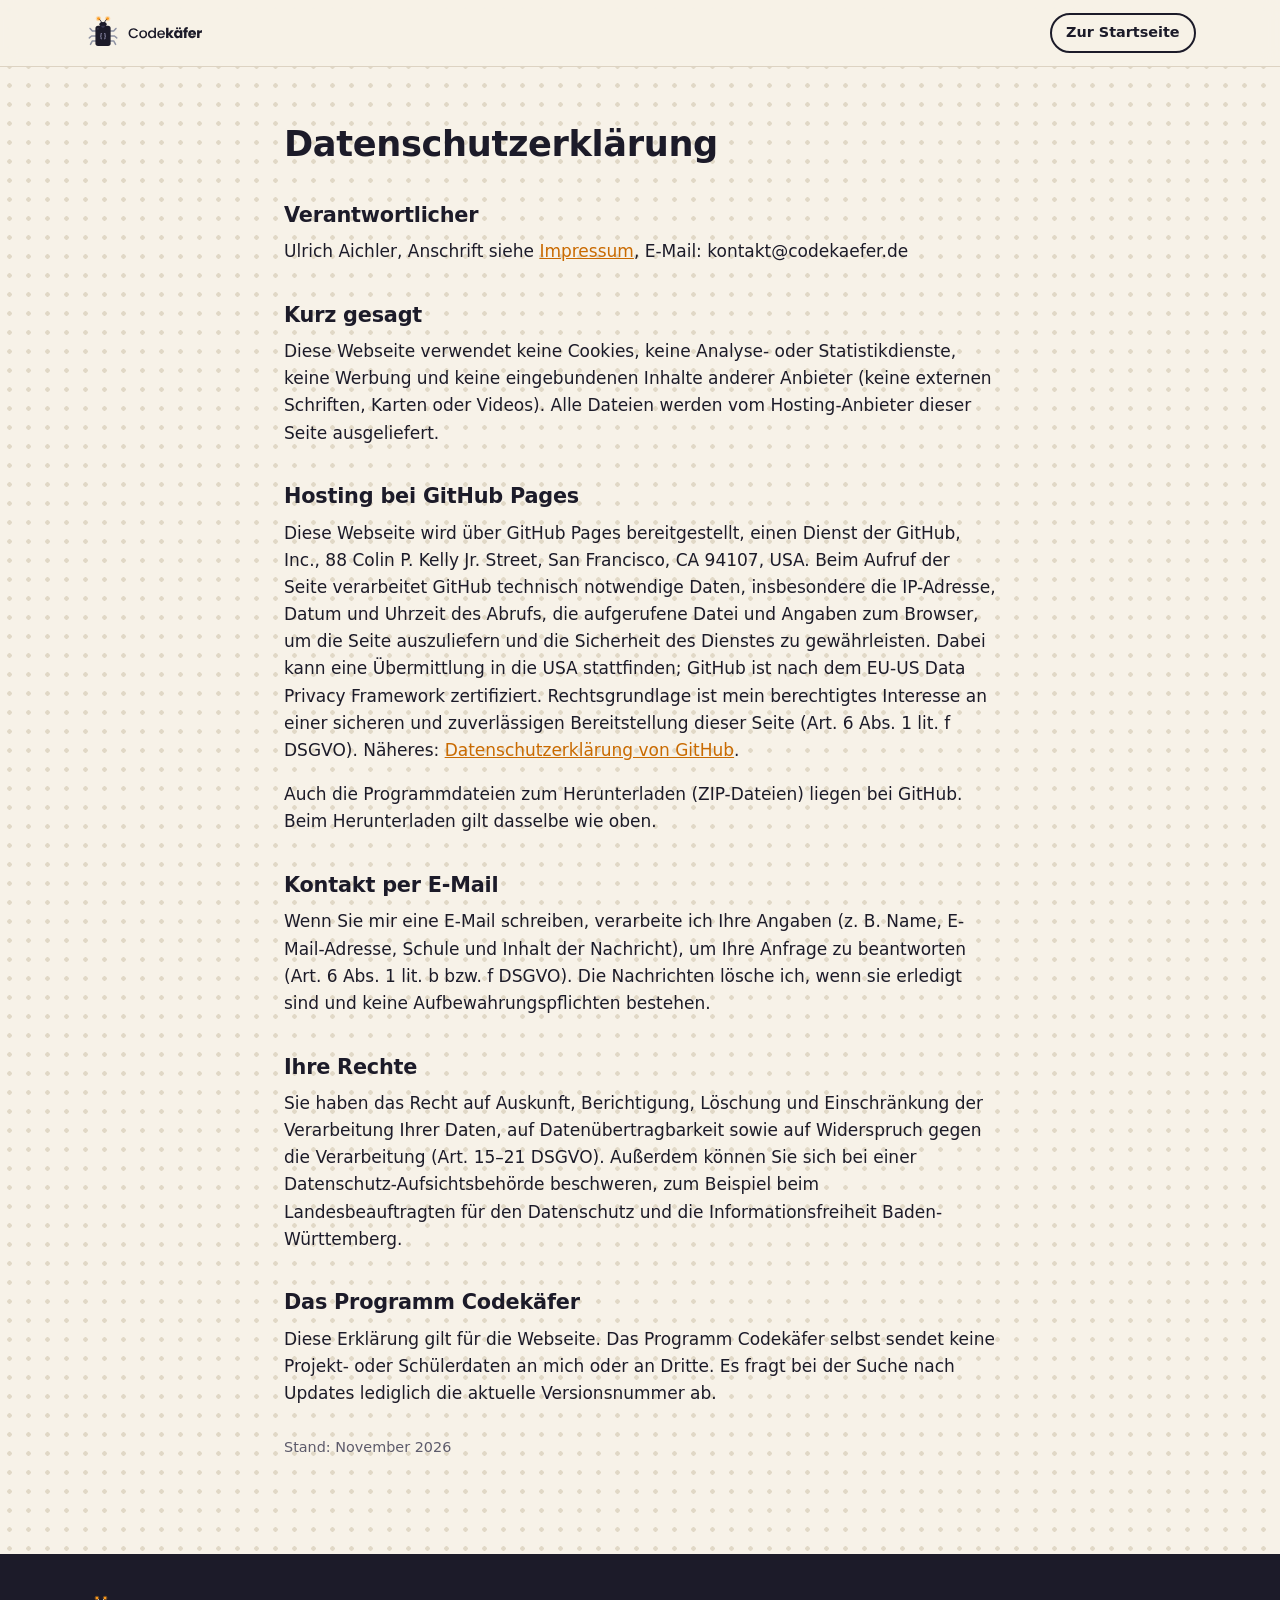
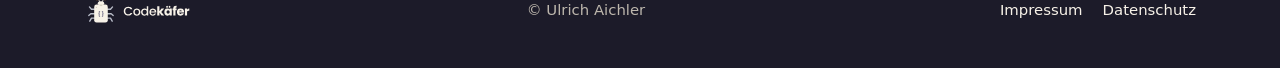
==== datenschutz.html @ 05fdea38 "Schritte mit Bildern, Simulation als Video, Downloads nach Installationsdateien, Skript und Broschür" ====
<!doctype html>
<html lang="de">
<head>
<meta charset="utf-8">
<meta name="viewport" content="width=device-width, initial-scale=1">
<title>Datenschutz – Codekäfer</title>
<meta name="robots" content="noindex">
<link rel="icon" href="img/favicon.svg" type="image/svg+xml">
<link rel="stylesheet" href="css/stil.css?v=5">
</head>
<body>
<header class="kopf"><div class="wrap"><a class="logo" href="index.html"><img src="img/codekaefer-logo.svg" alt="Codekäfer" width="122" height="38"></a><nav><a class="knopf klein rand" href="index.html">Zur Startseite</a></nav></div></header>
<main class="text">
<h1>Datenschutzerklärung</h1>

<h2>Verantwortlicher</h2>
<p>Ulrich Aichler, Anschrift siehe <a href="impressum.html">Impressum</a>, E-Mail: kontakt@codekaefer.de</p>

<h2>Kurz gesagt</h2>
<p>Diese Webseite verwendet keine Cookies, keine Analyse- oder Statistikdienste, keine Werbung und keine eingebundenen Inhalte anderer Anbieter (keine externen Schriften, Karten oder Videos). Alle Dateien werden vom Hosting-Anbieter dieser Seite ausgeliefert.</p>

<h2>Hosting bei GitHub Pages</h2>
<p>Diese Webseite wird über GitHub Pages bereitgestellt, einen Dienst der GitHub, Inc., 88 Colin P. Kelly Jr. Street, San Francisco, CA 94107, USA. Beim Aufruf der Seite verarbeitet GitHub technisch notwendige Daten, insbesondere die IP-Adresse, Datum und Uhrzeit des Abrufs, die aufgerufene Datei und Angaben zum Browser, um die Seite auszuliefern und die Sicherheit des Dienstes zu gewährleisten. Dabei kann eine Übermittlung in die USA stattfinden; GitHub ist nach dem EU-US Data Privacy Framework zertifiziert. Rechtsgrundlage ist mein berechtigtes Interesse an einer sicheren und zuverlässigen Bereitstellung dieser Seite (Art. 6 Abs. 1 lit. f DSGVO). Näheres: <a href="https://docs.github.com/de/site-policy/privacy-policies/github-general-privacy-statement">Datenschutzerklärung von GitHub</a>.</p>
<p>Auch die Programmdateien zum Herunterladen (ZIP-Dateien) liegen bei GitHub. Beim Herunterladen gilt dasselbe wie oben.</p>

<h2>Kontakt per E-Mail</h2>
<p>Wenn Sie mir eine E-Mail schreiben, verarbeite ich Ihre Angaben (z. B. Name, E-Mail-Adresse, Schule und Inhalt der Nachricht), um Ihre Anfrage zu beantworten (Art. 6 Abs. 1 lit. b bzw. f DSGVO). Die Nachrichten lösche ich, wenn sie erledigt sind und keine Aufbewahrungspflichten bestehen.</p>

<h2>Ihre Rechte</h2>
<p>Sie haben das Recht auf Auskunft, Berichtigung, Löschung und Einschränkung der Verarbeitung Ihrer Daten, auf Datenübertragbarkeit sowie auf Widerspruch gegen die Verarbeitung (Art. 15–21 DSGVO). Außerdem können Sie sich bei einer Datenschutz-Aufsichtsbehörde beschweren, zum Beispiel beim Landesbeauftragten für den Datenschutz und die Informationsfreiheit Baden-Württemberg.</p>

<h2>Das Programm Codekäfer</h2>
<p>Diese Erklärung gilt für die Webseite. Das Programm Codekäfer selbst sendet keine Projekt- oder Schülerdaten an mich oder an Dritte. Es fragt bei der Suche nach Updates lediglich die aktuelle Versionsnummer ab.</p>

<p style="color:var(--grau);font-size:.9rem;margin-top:2em">Stand: November 2026</p>
</main>
<footer class="fuss"><div class="wrap"><img src="img/codekaefer-logo-dunkel.svg" alt="Codekäfer" width="110" height="34"><span>© Ulrich Aichler</span><span><a href="impressum.html">Impressum</a><a href="datenschutz.html">Datenschutz</a></span></div></footer>
</body>
</html>
---- css/stil.css ----
/* Codekäfer – Webseite. Farben aus dem Logo, nur Systemschriften (keine externen Quellen). */
:root {
  --tinte: #1c1b29;
  --tinte-2: #2b2a3d;
  --creme: #f7f2e8;
  --creme-2: #efe7d8;
  --led: #ff9a1a;
  --led-dunkel: #c96a00;
  --grau: #5d5b6b;
  --linie: #ddd3c2;
  --weiss: #fffdf9;
  --gruen: #1f8a5b;
  --blau: #3b6fe0;
  --radius: 14px;
  --max: 1160px;
  --schrift: "Segoe UI", system-ui, -apple-system, "Helvetica Neue", Arial, sans-serif;
}
* { box-sizing: border-box; }
html { scroll-behavior: smooth; scroll-padding-top: 76px; }
body { margin: 0; font: 17px/1.6 var(--schrift); color: var(--tinte); background-color: var(--creme); background-image: radial-gradient(rgba(217,207,187,.75) 2.1px, transparent 2.4px); background-size: 19px 19px; -webkit-font-smoothing: antialiased; }
img { max-width: 100%; height: auto; display: block; }
a { color: var(--led-dunkel); }
a:hover { color: var(--tinte); }
h1, h2, h3 { line-height: 1.2; margin: 0 0 .5em; letter-spacing: -.01em; }
h1 { font-size: clamp(2rem, 4.4vw, 3.3rem); font-weight: 750; }
h2 { font-size: clamp(1.6rem, 3vw, 2.3rem); font-weight: 720; }
h3 { font-size: 1.18rem; font-weight: 680; }
p { margin: 0 0 1em; }
.wrap { max-width: var(--max); margin: 0 auto; padding: 0 24px; }
.mark { background: linear-gradient(transparent 62%, rgba(255,154,26,.45) 62%); padding: 0 .1em; }
.kicker { display: inline-block; font-size: .8rem; font-weight: 700; letter-spacing: .12em; text-transform: uppercase; color: var(--led-dunkel); margin-bottom: .8em; }

/* Kopf */
header.kopf { position: sticky; top: 0; z-index: 10; background: rgba(247,242,232,.92); backdrop-filter: blur(8px); border-bottom: 1px solid var(--linie); }
.kopf .wrap { display: flex; align-items: center; justify-content: space-between; height: 66px; gap: 16px; }
.kopf .logo img { height: 38px; width: auto; }
.kopf nav { display: flex; gap: 22px; align-items: center; }
.kopf nav a { color: var(--tinte); text-decoration: none; font-weight: 600; font-size: .95rem; }
.kopf nav a:hover { color: var(--led-dunkel); }
.kopf nav a.knopf { color: var(--tinte); }
@media (max-width: 860px) { .kopf nav a:not(.knopf) { display: none; } }

/* Knöpfe */
.knopf { display: inline-flex; align-items: center; gap: .5em; padding: .72em 1.25em; border-radius: 999px; font-weight: 700; text-decoration: none; border: 2px solid var(--tinte); transition: transform .15s, box-shadow .15s; }
.knopf.voll { background: var(--led); border-color: var(--led); color: var(--tinte); box-shadow: 0 3px 0 var(--led-dunkel); }
.knopf.voll:hover { transform: translateY(-1px); box-shadow: 0 4px 0 var(--led-dunkel); color: var(--tinte); }
.knopf.rand { background: transparent; color: var(--tinte); }
.knopf.rand:hover { background: var(--tinte); color: var(--creme); }
.knopf.klein { padding: .45em 1em; font-size: .9rem; border-width: 2px; }

/* Start */
.held { padding: 64px 0 40px; overflow: hidden; }
.held .wrap { display: grid; grid-template-columns: 1fr 1.25fr; gap: 48px; align-items: center; }
.held .unter { font-size: 1.22rem; color: var(--grau); margin-bottom: 1.4em; max-width: 34em; }
.held .knoepfe { display: flex; gap: 12px; flex-wrap: wrap; }
.held .klein-info { margin-top: 1.4em; font-size: .92rem; color: var(--grau); display: flex; gap: 18px; flex-wrap: wrap; }
.held .klein-info span::before { content: "✓ "; color: var(--gruen); font-weight: 800; }
/* Programmfenster im Windows-Stil */
.bildschirm { border-radius: 8px; overflow: hidden; background: #fff; box-shadow: 0 30px 60px -20px rgba(28,27,41,.45), 0 0 0 1px rgba(28,27,41,.14); }
.titel { display: flex; align-items: center; height: 32px; background: #f3f3f3; border-bottom: 1px solid #e3e3e3; font: 12px/1 "Segoe UI", system-ui, sans-serif; color: #1f1f1f; }
.titel img { width: 16px; height: 16px; margin: 0 8px 0 12px; }
.titel span { flex: 1; white-space: nowrap; overflow: hidden; text-overflow: ellipsis; }
.titel i { width: 46px; height: 32px; display: grid; place-items: center; font-style: normal; }
.titel i svg { width: 10px; height: 10px; stroke: #1f1f1f; stroke-width: 1; fill: none; }
@media (max-width: 900px) { .held .wrap { grid-template-columns: 1fr; } .held { padding-top: 36px; } }

/* Platinen-Leiste */
.boards { border-top: 1px solid var(--linie); border-bottom: 1px solid var(--linie); background: var(--weiss); }
.boards .wrap { display: flex; flex-wrap: wrap; align-items: center; gap: 10px 28px; padding: 18px 24px; justify-content: center; font-weight: 650; color: var(--grau); }
.boards b { color: var(--tinte); font-weight: 650; }
.boards .sep { width: 6px; height: 6px; border-radius: 50%; background: var(--led); }

/* Abschnitte */
section.abschnitt { padding: 84px 0; }
section.dunkel { background: var(--tinte); color: var(--creme); }
section.dunkel .kicker { color: var(--led); }
section.dunkel p, section.dunkel li { color: #d9d4ca; }
section.hell { background: transparent; }
section.hell, section.dunkel { position: relative; }
.kopfzeile { max-width: 46em; margin-bottom: 44px; }
.kopfzeile p { font-size: 1.12rem; color: var(--grau); }
section.dunkel .kopfzeile p { color: #c9c3b8; }

/* Vier Schritte */
.schritte { display: grid; grid-template-columns: repeat(4, 1fr); gap: 20px; counter-reset: s; }
.schritt { background: var(--weiss); border: 1px solid var(--linie); border-radius: var(--radius); padding: 22px; position: relative; }
.schritt::before { counter-increment: s; content: counter(s); position: absolute; top: -14px; left: 22px; width: 30px; height: 30px; border-radius: 50%; background: var(--led); color: var(--tinte); font-weight: 800; display: grid; place-items: center; font-size: .95rem; }
.schritt h3 { margin-top: 6px; }
.schritt p { font-size: .96rem; color: var(--grau); margin: 0; }
@media (max-width: 900px) { .schritte { grid-template-columns: 1fr 1fr; } }
@media (max-width: 560px) { .schritte { grid-template-columns: 1fr; } }

/* Bild + Text */
.zeile { display: grid; grid-template-columns: 1fr 1fr; gap: 56px; align-items: center; }
.zeile + .zeile { margin-top: 84px; }
.zeile.umgekehrt > :first-child { order: 2; }
.zeile ul { padding: 0; margin: 0 0 1em; list-style: none; }
.zeile li { padding-left: 1.6em; position: relative; margin-bottom: .55em; }
.zeile li::before { content: ""; position: absolute; left: 0; top: .55em; width: .62em; height: .62em; border-radius: 50%; background: var(--led); box-shadow: 0 0 0 4px rgba(255,154,26,.22); }
.rahmen { border-radius: 12px; overflow: hidden; box-shadow: 0 18px 40px -18px rgba(28,27,41,.4), 0 0 0 1px rgba(28,27,41,.08); background: #fff; }
.unterschrift { font-size: .88rem; color: var(--grau); margin-top: .6em; }
section.dunkel .unterschrift { color: #a9a39a; }
@media (max-width: 900px) { .zeile { grid-template-columns: 1fr; gap: 28px; } .zeile.umgekehrt > :first-child { order: 0; } }

/* Kacheln */
.kacheln { display: grid; grid-template-columns: repeat(3, 1fr); gap: 18px; }
.kachel { background: var(--tinte-2); border-radius: var(--radius); padding: 24px; border: 1px solid rgba(255,255,255,.07); }
.kachel .sym { width: 42px; height: 42px; border-radius: 10px; background: rgba(255,154,26,.16); display: grid; place-items: center; margin-bottom: 12px; }
.kachel .sym svg { width: 24px; height: 24px; stroke: var(--led); fill: none; stroke-width: 2; stroke-linecap: round; stroke-linejoin: round; }
.kachel h3 { color: var(--creme); }
.kachel p { font-size: .96rem; margin: 0; }
@media (max-width: 900px) { .kacheln { grid-template-columns: 1fr 1fr; } }
@media (max-width: 560px) { .kacheln { grid-template-columns: 1fr; } }

/* Material */
.material { display: grid; grid-template-columns: repeat(3, 1fr); gap: 18px; }
.mat { background: var(--weiss); border: 1px solid var(--linie); border-radius: var(--radius); padding: 22px; display: flex; flex-direction: column; }
.mat .art { font-size: .78rem; font-weight: 700; letter-spacing: .1em; text-transform: uppercase; color: var(--grau); }
.mat h3 { margin: .3em 0 .4em; }
.mat p { font-size: .95rem; color: var(--grau); flex: 1; }
.mat .knopf { align-self: flex-start; }
.hinweis { margin-top: 26px; padding: 18px 22px; border-radius: var(--radius); background: var(--creme-2); border-left: 5px solid var(--led); }
@media (max-width: 900px) { .material { grid-template-columns: 1fr; } }

/* Anfrage */
.anfrage { display: grid; grid-template-columns: 1.1fr .9fr; gap: 40px; align-items: start; }
.karte { background: var(--weiss); color: var(--tinte); border-radius: var(--radius); padding: 28px; }
.karte h3 { margin-bottom: .7em; }
.karte dl { margin: 0; display: grid; grid-template-columns: auto 1fr; gap: 8px 16px; font-size: .96rem; }
.karte dt { font-weight: 700; }
.karte dd { margin: 0; color: var(--grau); }
@media (max-width: 900px) { .anfrage { grid-template-columns: 1fr; } }

/* Fragen */
.fragen details { background: var(--weiss); border: 1px solid var(--linie); border-radius: 12px; padding: 0 22px; margin-bottom: 12px; }
.fragen summary { cursor: pointer; font-weight: 680; padding: 18px 0; list-style: none; display: flex; justify-content: space-between; gap: 16px; }
.fragen summary::-webkit-details-marker { display: none; }
.fragen summary::after { content: "+"; font-size: 1.4rem; line-height: 1; color: var(--led-dunkel); }
.fragen details[open] summary::after { content: "–"; }
.fragen details p { color: var(--grau); }

/* Fuß */
footer.fuss { background: var(--tinte); color: #bdb7ad; padding: 40px 0; font-size: .93rem; }
footer.fuss .wrap { display: flex; justify-content: space-between; align-items: center; gap: 20px; flex-wrap: wrap; }
footer.fuss a { color: var(--creme); text-decoration: none; margin-left: 20px; }
footer.fuss a:hover { color: var(--led); }
footer.fuss img { height: 34px; width: auto; }

/* Unterseiten */
.text { max-width: 760px; padding: 56px 24px 80px; margin: 0 auto; }
.text h1 { font-size: 2.2rem; }
.text h2 { font-size: 1.3rem; margin-top: 1.8em; }
.luecke { background: #ffe2b8; border-radius: 4px; padding: 0 .3em; font-weight: 600; }

/* Download */
.dl-liste { display: flex; flex-direction: column; gap: 16px; }
.dl { background: var(--tinte-2); border: 1px solid rgba(255,255,255,.08); border-radius: var(--radius); padding: 22px 24px; display: flex; gap: 20px; align-items: center; justify-content: space-between; }
.dl h3 { color: var(--creme); margin: .2em 0 .3em; font-size: 1.35rem; }
.dl p { margin: 0; font-size: .96rem; }
.dl .art, .mat .art { font-size: .78rem; font-weight: 700; letter-spacing: .1em; text-transform: uppercase; }
.dl .art { color: var(--led); }
.dl .knopf { flex: none; white-space: nowrap; }
.knopf small { font-weight: 500; opacity: .75; font-size: .82em; }
.knopf.rand.hell { color: var(--creme); border-color: var(--creme); }
.knopf.rand.hell:hover { background: var(--creme); color: var(--tinte); }
.schritte-liste { margin: 8px 0 0; padding-left: 1.3em; color: #d9d4ca; }
.schritte-liste li { margin-bottom: .35em; }
.schritte-liste b { color: var(--creme); }
section.dunkel p.klein { font-size: .9rem; color: #a9a39a; margin: 0; }
.karte a { color: var(--led-dunkel); }
@media (max-width: 700px) { .dl { flex-direction: column; align-items: flex-start; } }
.karte p { color: var(--grau) !important; }

/* Startbild: drei Karten wie im Flyer */
.collage { position: relative; height: 560px; }
.karte-b { position: absolute; margin: 0; background: #fff; border-radius: 14px; padding: 10px; box-shadow: 0 14px 34px -10px rgba(40,30,0,.28); }
.karte-b img { width: 100%; height: auto; display: block; border-radius: 8px; }
.karte-b figcaption { position: absolute; top: -14px; left: 14px; background: var(--tinte); color: #fff; font-size: .85rem; font-weight: 650; padding: 4px 12px 4px 4px; border-radius: 99px; display: flex; align-items: center; gap: 8px; white-space: nowrap; }
.karte-b figcaption b { width: 22px; height: 22px; border-radius: 50%; background: var(--led); color: var(--tinte); display: grid; place-items: center; font-size: .8rem; }
.k1 { left: 0; top: 40px; width: 160px; transform: rotate(-3deg); z-index: 1; }
.k2 { left: 120px; top: 250px; width: 320px; transform: rotate(-1.5deg); z-index: 3; }
.k3 { right: 0; top: 10px; width: 300px; transform: rotate(2.5deg); z-index: 2; }
@media (max-width: 1100px) { .k2 { left: 90px; width: 290px; } .k3 { width: 270px; } }
@media (max-width: 900px) { .collage { height: auto; display: grid; grid-template-columns: .55fr 1fr 1fr; gap: 14px; align-items: start; padding-top: 16px; }
  .karte-b { position: relative; left: auto; right: auto; top: auto; width: auto; transform: none; } }
@media (max-width: 560px) { .collage { gap: 8px; } .karte-b { padding: 5px; } .karte-b figcaption { font-size: .72rem; padding: 2px 8px 2px 2px; gap: 5px; } .karte-b figcaption b { width: 18px; height: 18px; } }

/* Schritte mit Bild */
.schritt img { width: calc(100% + 44px); margin: -22px -22px 14px; border-radius: var(--radius) var(--radius) 0 0; border-bottom: 1px solid var(--linie); aspect-ratio: 16 / 10; object-fit: cover; background: #fff; }
.schritt::before { z-index: 1; }
.rahmen video { width: 100%; height: auto; display: block; }
/* Download-Gruppen */
.gruppe { display: flex; align-items: center; gap: 12px; font-size: 1.35rem; margin: 46px 0 18px; }
.gruppe:first-of-type { margin-top: 0; }
.gruppe span { width: 34px; height: 34px; border-radius: 50%; background: var(--tinte); color: var(--creme); display: grid; place-items: center; font-size: 1rem; }
.material.zwei { grid-template-columns: 1fr 1fr; }
.mat .knopf.voll, .mat .knopf.rand:not(.klein) { margin-top: 4px; }
.verweis { margin: 14px 0 0; font-weight: 600; }
.verweis a { text-decoration: none; }
#installation .schritte-liste { font-size: 1.05rem; padding-left: 1.4em; }
#installation .schritte-liste li { margin-bottom: .8em; }
@media (max-width: 900px) { .material.zwei { grid-template-columns: 1fr; } }
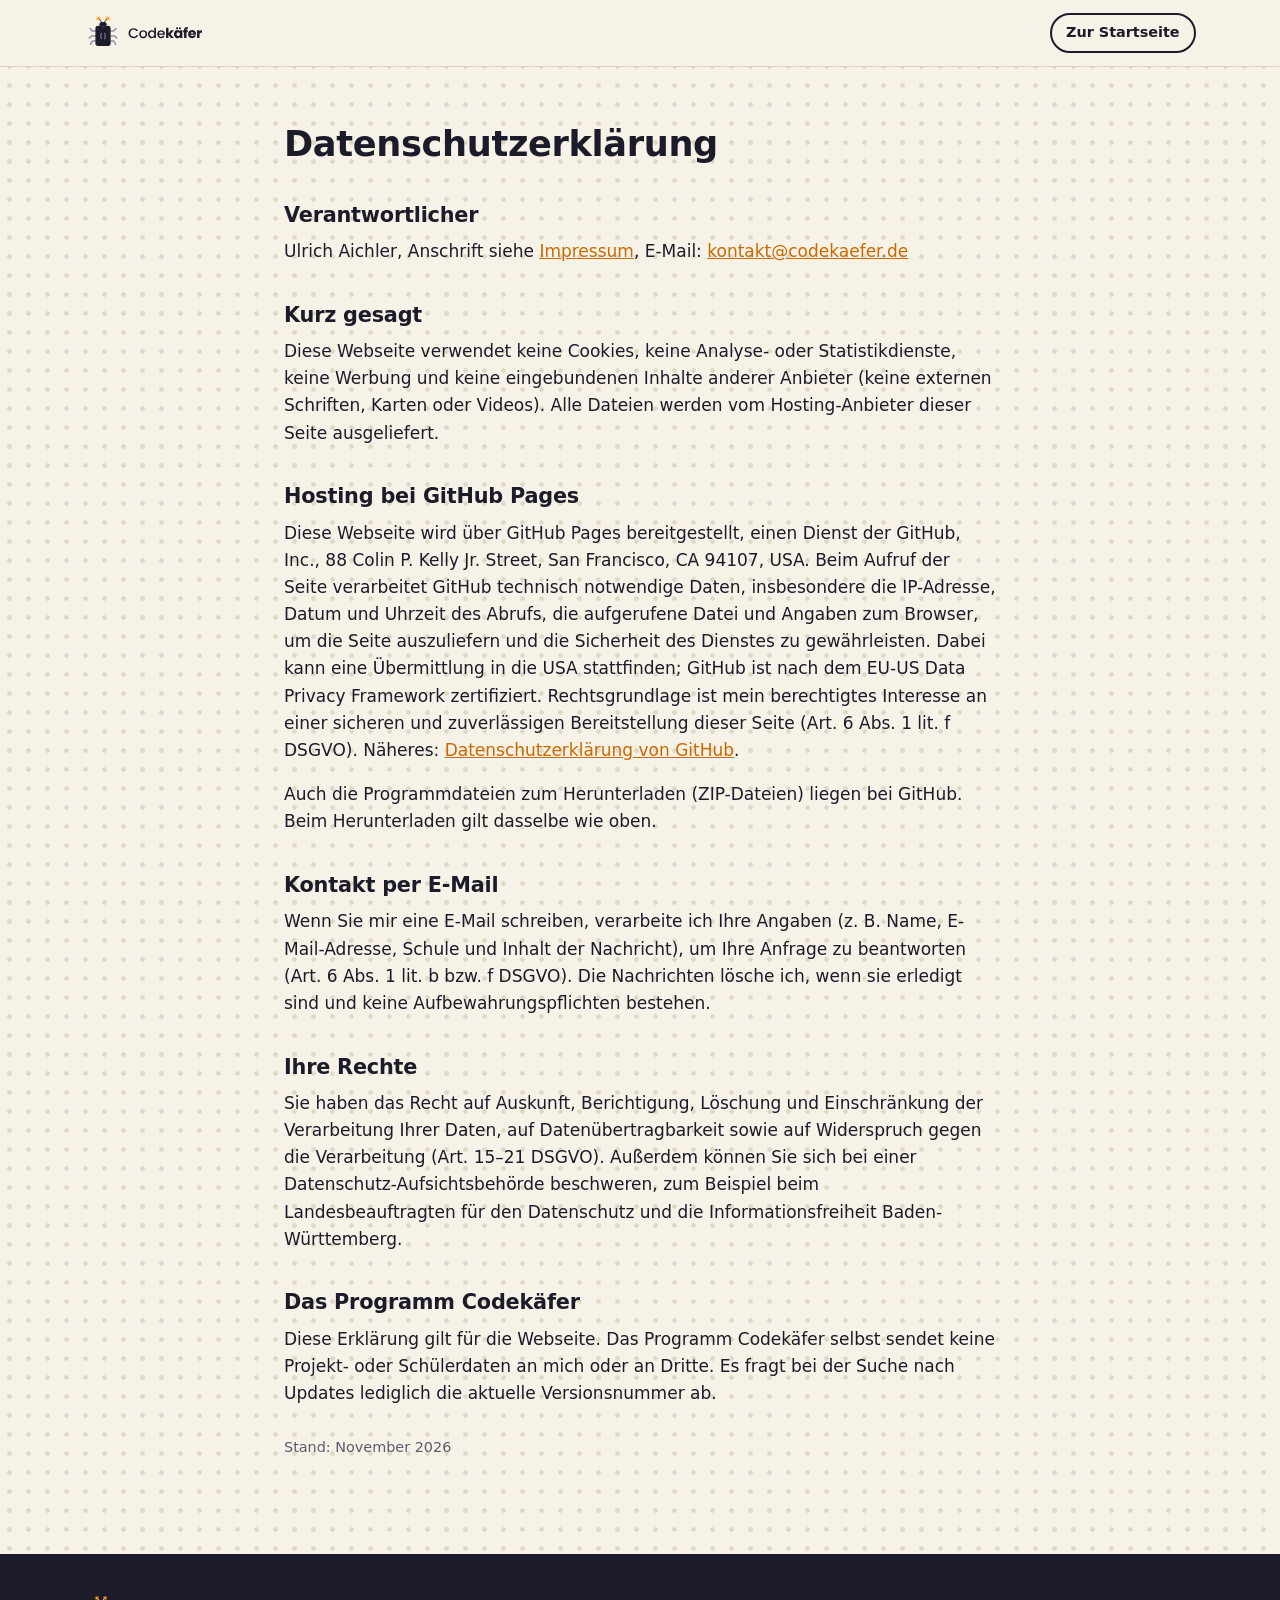
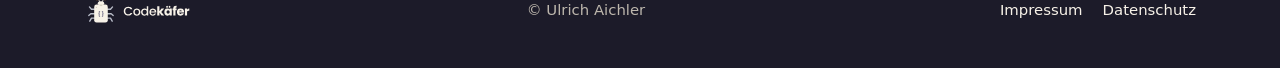
==== commit 69375d34: "Impressum und Datenschutz: E-Mail-Adresse als Link Co-Authored-By: Claude Opus 5.5 <noreply@anthropi" ====
--- a/datenschutz.html
+++ b/datenschutz.html
@@ -14,7 +14,7 @@
 <h1>Datenschutzerklärung</h1>
 
 <h2>Verantwortlicher</h2>
-<p>Ulrich Aichler, Anschrift siehe <a href="impressum.html">Impressum</a>, E-Mail: kontakt@codekaefer.de</p>
+<p>Ulrich Aichler, Anschrift siehe <a href="impressum.html">Impressum</a>, E-Mail: <a href="mailto:kontakt@codekaefer.de">kontakt@codekaefer.de</a></p>
 
 <h2>Kurz gesagt</h2>
 <p>Diese Webseite verwendet keine Cookies, keine Analyse- oder Statistikdienste, keine Werbung und keine eingebundenen Inhalte anderer Anbieter (keine externen Schriften, Karten oder Videos). Alle Dateien werden vom Hosting-Anbieter dieser Seite ausgeliefert.</p>
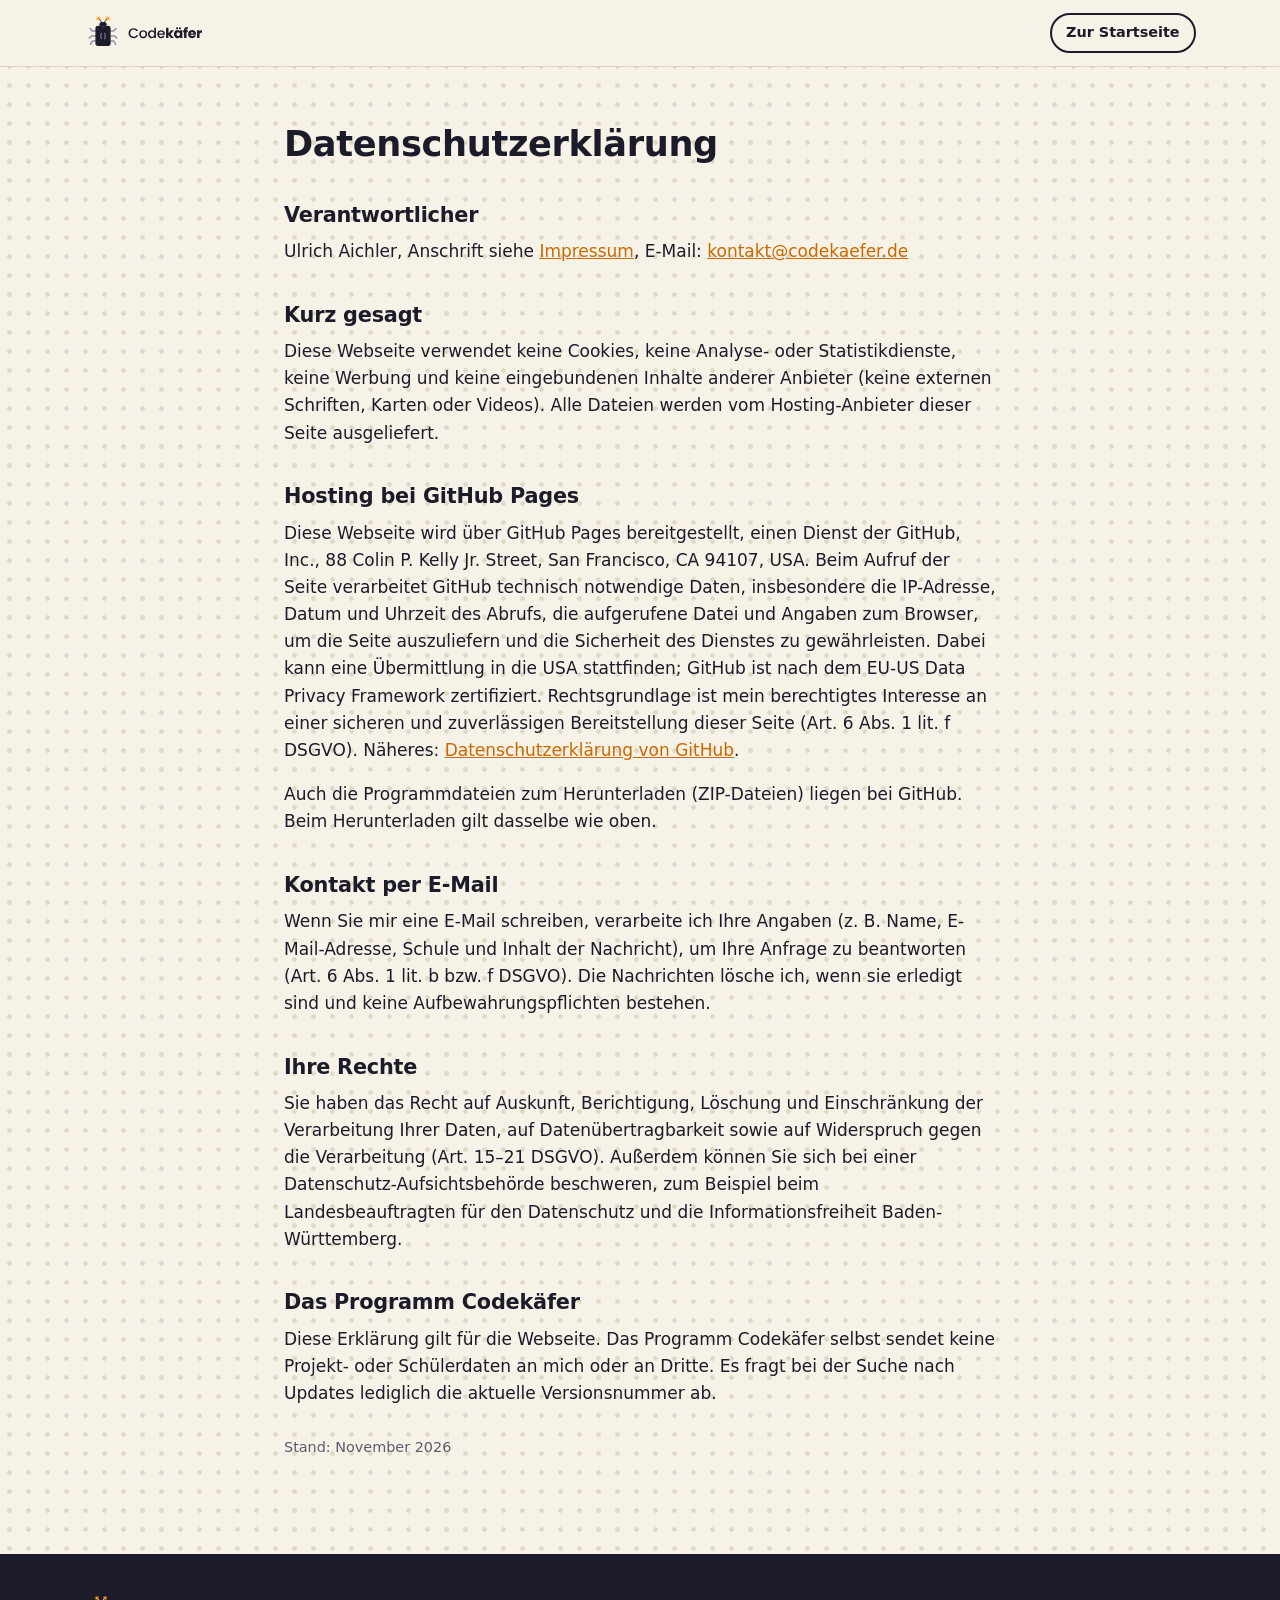
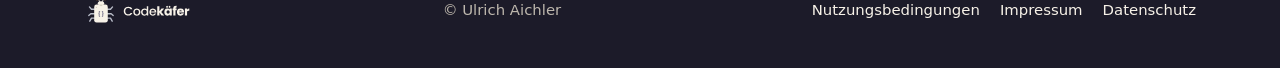
==== commit 59f65592: "Nutzungsbedingungen für Codekäfer und Schulserver (Paket und Webseite) Co-Authored-By: Claude Opus 5" ====
--- a/datenschutz.html
+++ b/datenschutz.html
@@ -6,7 +6,7 @@
 <title>Datenschutz – Codekäfer</title>
 <meta name="robots" content="noindex">
 <link rel="icon" href="img/favicon.svg" type="image/svg+xml">
-<link rel="stylesheet" href="css/stil.css?v=5">
+<link rel="stylesheet" href="css/stil.css?v=7">
 </head>
 <body>
 <header class="kopf"><div class="wrap"><a class="logo" href="index.html"><img src="img/codekaefer-logo.svg" alt="Codekäfer" width="122" height="38"></a><nav><a class="knopf klein rand" href="index.html">Zur Startseite</a></nav></div></header>
@@ -34,6 +34,6 @@
 
 <p style="color:var(--grau);font-size:.9rem;margin-top:2em">Stand: November 2026</p>
 </main>
-<footer class="fuss"><div class="wrap"><img src="img/codekaefer-logo-dunkel.svg" alt="Codekäfer" width="110" height="34"><span>© Ulrich Aichler</span><span><a href="impressum.html">Impressum</a><a href="datenschutz.html">Datenschutz</a></span></div></footer>
+<footer class="fuss"><div class="wrap"><img src="img/codekaefer-logo-dunkel.svg" alt="Codekäfer" width="110" height="34"><span>© Ulrich Aichler</span><span><a href="nutzungsbedingungen.html">Nutzungsbedingungen</a><a href="impressum.html">Impressum</a><a href="datenschutz.html">Datenschutz</a></span></div></footer>
 </body>
 </html>
--- a/css/stil.css
+++ b/css/stil.css
@@ -143,6 +143,8 @@
 footer.fuss { background: var(--tinte); color: #bdb7ad; padding: 40px 0; font-size: .93rem; }
 footer.fuss .wrap { display: flex; justify-content: space-between; align-items: center; gap: 20px; flex-wrap: wrap; }
 footer.fuss a { color: var(--creme); text-decoration: none; margin-left: 20px; }
+footer.fuss .wrap > span:last-child { display: flex; flex-wrap: wrap; gap: 6px 20px; }
+footer.fuss .wrap > span:last-child a { margin-left: 0; }
 footer.fuss a:hover { color: var(--led); }
 footer.fuss img { height: 34px; width: auto; }
 
@@ -200,3 +202,6 @@
 #installation .schritte-liste { font-size: 1.05rem; padding-left: 1.4em; }
 #installation .schritte-liste li { margin-bottom: .8em; }
 @media (max-width: 900px) { .material.zwei { grid-template-columns: 1fr; } }
+.material.vier { grid-template-columns: repeat(4, 1fr); }
+@media (max-width: 1100px) { .material.vier { grid-template-columns: 1fr 1fr; } }
+@media (max-width: 700px) { .material.vier { grid-template-columns: 1fr; } }
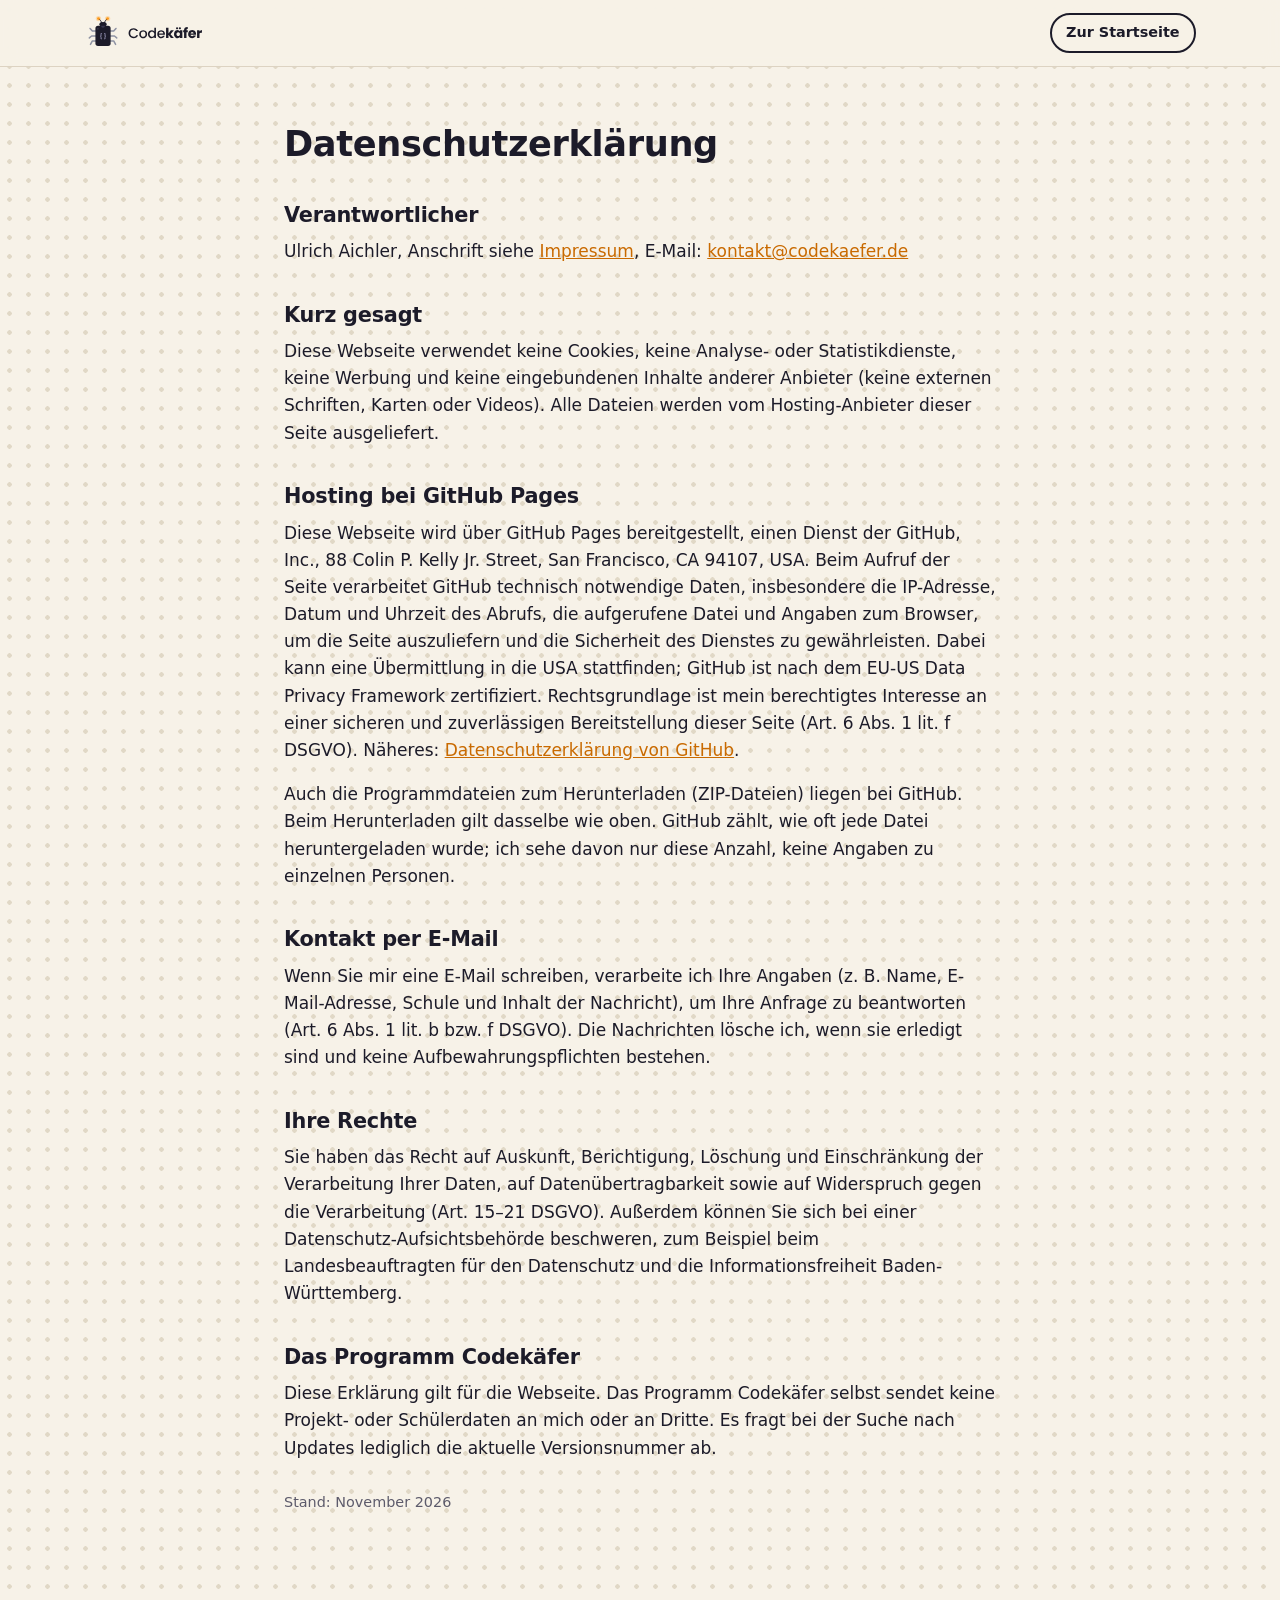
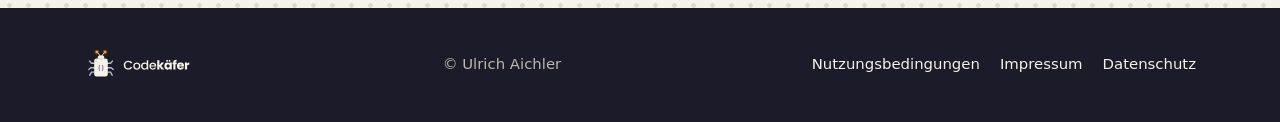
==== commit 4e13badc: "Download-Zähler: Knöpfe laden die Release-Dateien, Seite zaehler.html Die Download-Knöpfe zeigen auf" ====
--- a/datenschutz.html
+++ b/datenschutz.html
@@ -6,7 +6,7 @@
 <title>Datenschutz – Codekäfer</title>
 <meta name="robots" content="noindex">
 <link rel="icon" href="img/favicon.svg" type="image/svg+xml">
-<link rel="stylesheet" href="css/stil.css?v=7">
+<link rel="stylesheet" href="css/stil.css?v=8">
 </head>
 <body>
 <header class="kopf"><div class="wrap"><a class="logo" href="index.html"><img src="img/codekaefer-logo.svg" alt="Codekäfer" width="122" height="38"></a><nav><a class="knopf klein rand" href="index.html">Zur Startseite</a></nav></div></header>
@@ -21,7 +21,7 @@
 
 <h2>Hosting bei GitHub Pages</h2>
 <p>Diese Webseite wird über GitHub Pages bereitgestellt, einen Dienst der GitHub, Inc., 88 Colin P. Kelly Jr. Street, San Francisco, CA 94107, USA. Beim Aufruf der Seite verarbeitet GitHub technisch notwendige Daten, insbesondere die IP-Adresse, Datum und Uhrzeit des Abrufs, die aufgerufene Datei und Angaben zum Browser, um die Seite auszuliefern und die Sicherheit des Dienstes zu gewährleisten. Dabei kann eine Übermittlung in die USA stattfinden; GitHub ist nach dem EU-US Data Privacy Framework zertifiziert. Rechtsgrundlage ist mein berechtigtes Interesse an einer sicheren und zuverlässigen Bereitstellung dieser Seite (Art. 6 Abs. 1 lit. f DSGVO). Näheres: <a href="https://docs.github.com/de/site-policy/privacy-policies/github-general-privacy-statement">Datenschutzerklärung von GitHub</a>.</p>
-<p>Auch die Programmdateien zum Herunterladen (ZIP-Dateien) liegen bei GitHub. Beim Herunterladen gilt dasselbe wie oben.</p>
+<p>Auch die Programmdateien zum Herunterladen (ZIP-Dateien) liegen bei GitHub. Beim Herunterladen gilt dasselbe wie oben. GitHub zählt, wie oft jede Datei heruntergeladen wurde; ich sehe davon nur diese Anzahl, keine Angaben zu einzelnen Personen.</p>
 
 <h2>Kontakt per E-Mail</h2>
 <p>Wenn Sie mir eine E-Mail schreiben, verarbeite ich Ihre Angaben (z. B. Name, E-Mail-Adresse, Schule und Inhalt der Nachricht), um Ihre Anfrage zu beantworten (Art. 6 Abs. 1 lit. b bzw. f DSGVO). Die Nachrichten lösche ich, wenn sie erledigt sind und keine Aufbewahrungspflichten bestehen.</p>
--- a/css/stil.css
+++ b/css/stil.css
@@ -205,3 +205,6 @@
 .material.vier { grid-template-columns: repeat(4, 1fr); }
 @media (max-width: 1100px) { .material.vier { grid-template-columns: 1fr 1fr; } }
 @media (max-width: 700px) { .material.vier { grid-template-columns: 1fr; } }
+
+.lizenz-notiz { margin: 14px 0 0; font-size: 14px; color: var(--grau, #5b6470); }
+.lizenz-notiz a { color: inherit; }
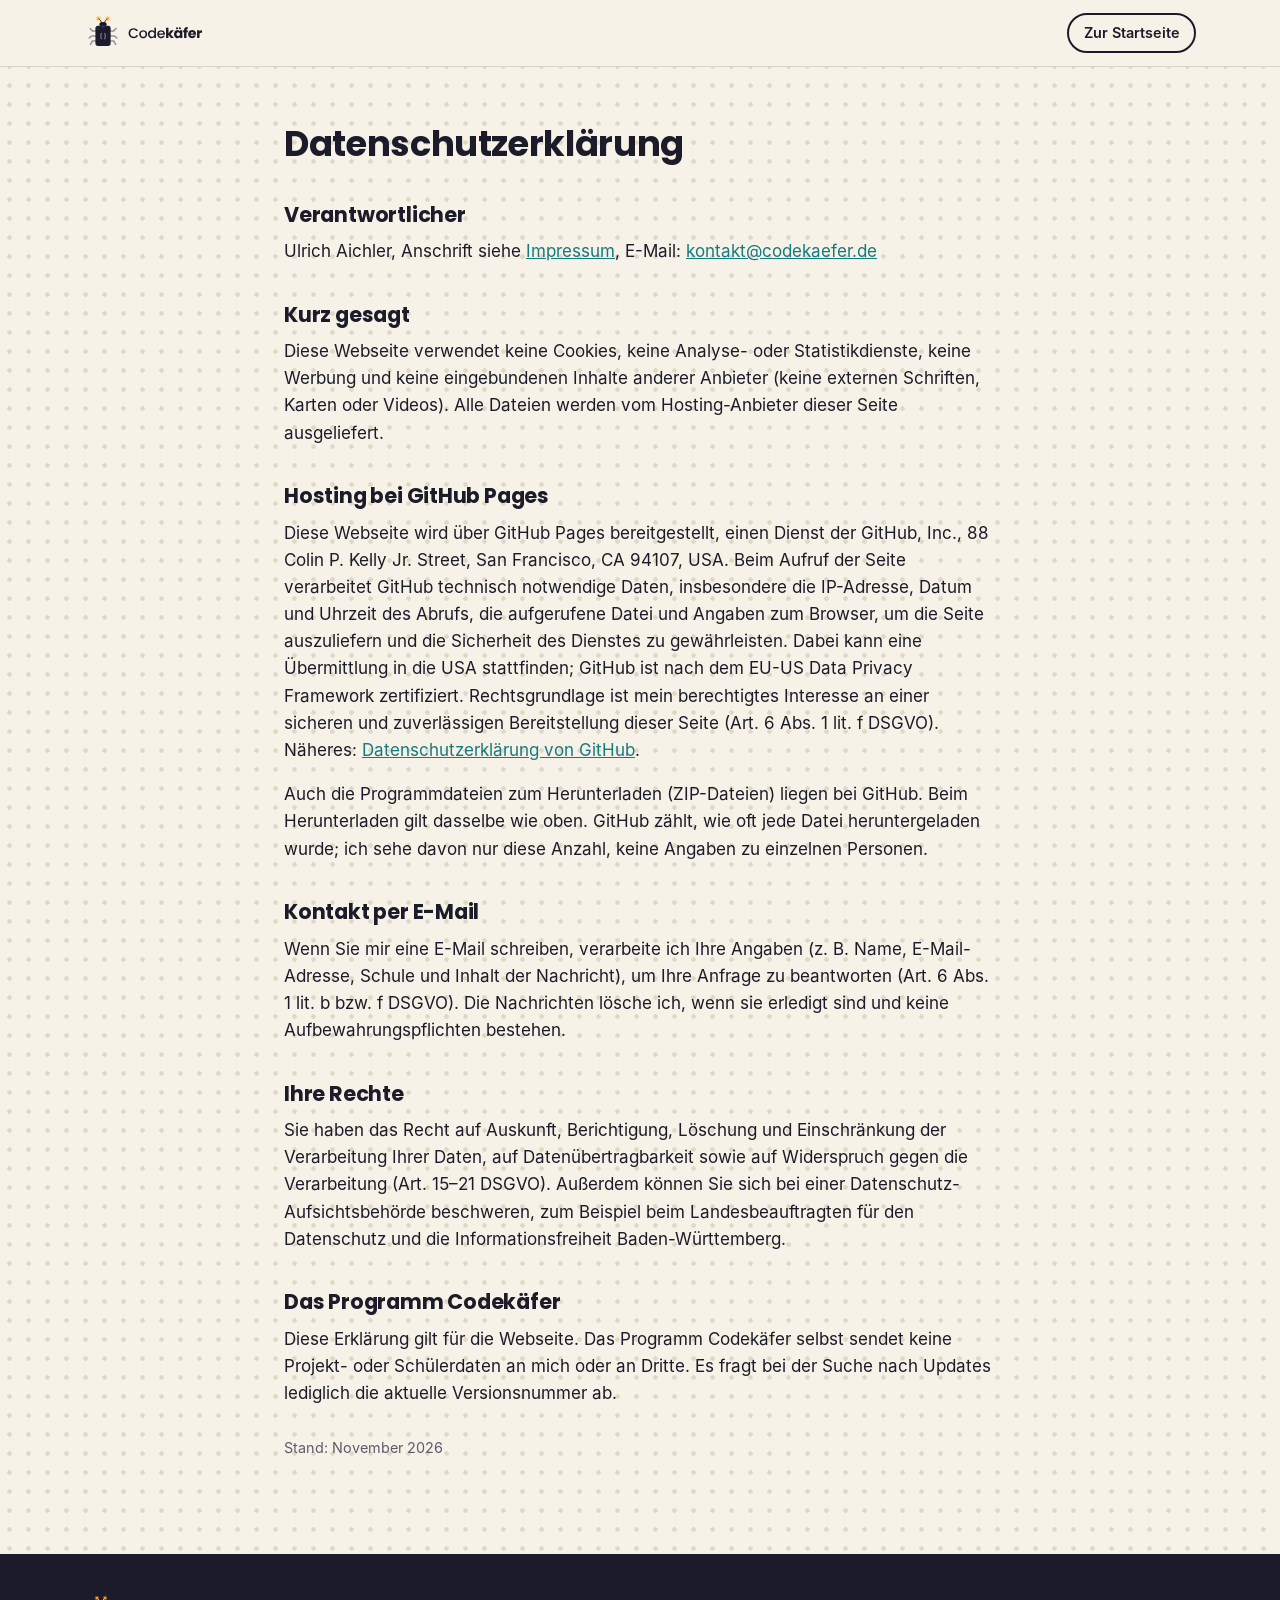
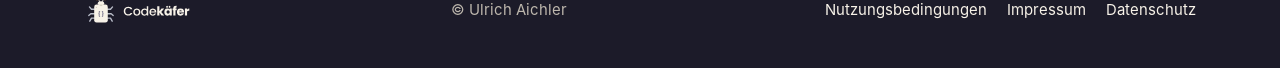
==== commit 21ceebb6: "Homepage in Gestaltung B: Poppins/Inter selbst gehostet, Petrol für Kicker, Links und Hinweise Schri" ====
--- a/datenschutz.html
+++ b/datenschutz.html
@@ -6,7 +6,7 @@
 <title>Datenschutz – Codekäfer</title>
 <meta name="robots" content="noindex">
 <link rel="icon" href="img/favicon.svg" type="image/svg+xml">
-<link rel="stylesheet" href="css/stil.css?v=8">
+<link rel="stylesheet" href="css/stil.css?v=9">
 </head>
 <body>
 <header class="kopf"><div class="wrap"><a class="logo" href="index.html"><img src="img/codekaefer-logo.svg" alt="Codekäfer" width="122" height="38"></a><nav><a class="knopf klein rand" href="index.html">Zur Startseite</a></nav></div></header>
--- a/css/stil.css
+++ b/css/stil.css
@@ -1,4 +1,9 @@
-/* Codekäfer – Webseite. Farben aus dem Logo, nur Systemschriften (keine externen Quellen). */
+/* Codekäfer – Webseite in Gestaltung B „Orange vorn, Petrol dazu“: Orange für Marke, Knöpfe und Nummern,
+   Petrol für Kicker, Links, Symbole und Hinweise. Schriften Poppins/Inter selbst gehostet (keine externen Quellen). */
+@font-face { font-family: "Inter"; src: url("../fonts/inter-400.woff") format("woff"); font-weight: 400; font-display: swap; }
+@font-face { font-family: "Inter"; src: url("../fonts/inter-600.woff") format("woff"); font-weight: 600; font-display: swap; }
+@font-face { font-family: "Inter"; src: url("../fonts/inter-700.woff") format("woff"); font-weight: 700 800; font-display: swap; }
+@font-face { font-family: "Poppins"; src: url("../fonts/poppins-700.woff") format("woff"); font-weight: 600 800; font-display: swap; }
 :root {
   --tinte: #1c1b29;
   --tinte-2: #2b2a3d;
@@ -11,24 +16,28 @@
   --weiss: #fffdf9;
   --gruen: #1f8a5b;
   --blau: #3b6fe0;
+  --petrol: #137a7f;
+  --petrol-tief: #10676b;
+  --petrol-tint: #cbe2e3;
   --radius: 14px;
   --max: 1160px;
-  --schrift: "Segoe UI", system-ui, -apple-system, "Helvetica Neue", Arial, sans-serif;
+  --schrift: Inter, "Segoe UI", system-ui, -apple-system, "Helvetica Neue", Arial, sans-serif;
+  --titel: Poppins, Inter, "Segoe UI", system-ui, sans-serif;
 }
 * { box-sizing: border-box; }
 html { scroll-behavior: smooth; scroll-padding-top: 76px; }
 body { margin: 0; font: 17px/1.6 var(--schrift); color: var(--tinte); background-color: var(--creme); background-image: radial-gradient(rgba(217,207,187,.75) 2.1px, transparent 2.4px); background-size: 19px 19px; -webkit-font-smoothing: antialiased; }
 img { max-width: 100%; height: auto; display: block; }
-a { color: var(--led-dunkel); }
+a { color: var(--petrol); }
 a:hover { color: var(--tinte); }
-h1, h2, h3 { line-height: 1.2; margin: 0 0 .5em; letter-spacing: -.01em; }
-h1 { font-size: clamp(2rem, 4.4vw, 3.3rem); font-weight: 750; }
-h2 { font-size: clamp(1.6rem, 3vw, 2.3rem); font-weight: 720; }
-h3 { font-size: 1.18rem; font-weight: 680; }
+h1, h2, h3 { font-family: var(--titel); line-height: 1.2; margin: 0 0 .5em; letter-spacing: -.01em; }
+h1 { font-size: clamp(2rem, 4.4vw, 3.3rem); font-weight: 700; }
+h2 { font-size: clamp(1.6rem, 3vw, 2.3rem); font-weight: 700; }
+h3 { font-size: 1.16rem; font-weight: 700; }
 p { margin: 0 0 1em; }
 .wrap { max-width: var(--max); margin: 0 auto; padding: 0 24px; }
 .mark { background: linear-gradient(transparent 62%, rgba(255,154,26,.45) 62%); padding: 0 .1em; }
-.kicker { display: inline-block; font-size: .8rem; font-weight: 700; letter-spacing: .12em; text-transform: uppercase; color: var(--led-dunkel); margin-bottom: .8em; }
+.kicker { display: inline-block; font-size: .8rem; font-weight: 700; letter-spacing: .12em; text-transform: uppercase; color: var(--petrol); margin-bottom: .8em; }
 
 /* Kopf */
 header.kopf { position: sticky; top: 0; z-index: 10; background: rgba(247,242,232,.92); backdrop-filter: blur(8px); border-bottom: 1px solid var(--linie); }
@@ -36,7 +45,7 @@
 .kopf .logo img { height: 38px; width: auto; }
 .kopf nav { display: flex; gap: 22px; align-items: center; }
 .kopf nav a { color: var(--tinte); text-decoration: none; font-weight: 600; font-size: .95rem; }
-.kopf nav a:hover { color: var(--led-dunkel); }
+.kopf nav a:hover { color: var(--petrol); }
 .kopf nav a.knopf { color: var(--tinte); }
 @media (max-width: 860px) { .kopf nav a:not(.knopf) { display: none; } }
 
@@ -54,7 +63,7 @@
 .held .unter { font-size: 1.22rem; color: var(--grau); margin-bottom: 1.4em; max-width: 34em; }
 .held .knoepfe { display: flex; gap: 12px; flex-wrap: wrap; }
 .held .klein-info { margin-top: 1.4em; font-size: .92rem; color: var(--grau); display: flex; gap: 18px; flex-wrap: wrap; }
-.held .klein-info span::before { content: "✓ "; color: var(--gruen); font-weight: 800; }
+.held .klein-info span::before { content: "✓ "; color: var(--petrol); font-weight: 700; }
 /* Programmfenster im Windows-Stil */
 .bildschirm { border-radius: 8px; overflow: hidden; background: #fff; box-shadow: 0 30px 60px -20px rgba(28,27,41,.45), 0 0 0 1px rgba(28,27,41,.14); }
 .titel { display: flex; align-items: center; height: 32px; background: #f3f3f3; border-bottom: 1px solid #e3e3e3; font: 12px/1 "Segoe UI", system-ui, sans-serif; color: #1f1f1f; }
@@ -66,8 +75,8 @@
 
 /* Platinen-Leiste */
 .boards { border-top: 1px solid var(--linie); border-bottom: 1px solid var(--linie); background: var(--weiss); }
-.boards .wrap { display: flex; flex-wrap: wrap; align-items: center; gap: 10px 28px; padding: 18px 24px; justify-content: center; font-weight: 650; color: var(--grau); }
-.boards b { color: var(--tinte); font-weight: 650; }
+.boards .wrap { display: flex; flex-wrap: wrap; align-items: center; gap: 10px 28px; padding: 18px 24px; justify-content: center; font-weight: 600; color: var(--grau); }
+.boards b { color: var(--tinte); font-weight: 700; }
 .boards .sep { width: 6px; height: 6px; border-radius: 50%; background: var(--led); }
 
 /* Abschnitte */
@@ -105,8 +114,8 @@
 /* Kacheln */
 .kacheln { display: grid; grid-template-columns: repeat(3, 1fr); gap: 18px; }
 .kachel { background: var(--tinte-2); border-radius: var(--radius); padding: 24px; border: 1px solid rgba(255,255,255,.07); }
-.kachel .sym { width: 42px; height: 42px; border-radius: 10px; background: rgba(255,154,26,.16); display: grid; place-items: center; margin-bottom: 12px; }
-.kachel .sym svg { width: 24px; height: 24px; stroke: var(--led); fill: none; stroke-width: 2; stroke-linecap: round; stroke-linejoin: round; }
+.kachel .sym { width: 42px; height: 42px; border-radius: 10px; background: var(--petrol); display: grid; place-items: center; margin-bottom: 12px; }
+.kachel .sym svg { width: 24px; height: 24px; stroke: #fff; fill: none; stroke-width: 2; stroke-linecap: round; stroke-linejoin: round; }
 .kachel h3 { color: var(--creme); }
 .kachel p { font-size: .96rem; margin: 0; }
 @media (max-width: 900px) { .kacheln { grid-template-columns: 1fr 1fr; } }
@@ -119,7 +128,7 @@
 .mat h3 { margin: .3em 0 .4em; }
 .mat p { font-size: .95rem; color: var(--grau); flex: 1; }
 .mat .knopf { align-self: flex-start; }
-.hinweis { margin-top: 26px; padding: 18px 22px; border-radius: var(--radius); background: var(--creme-2); border-left: 5px solid var(--led); }
+.hinweis { margin-top: 26px; padding: 18px 22px; border-radius: var(--radius); background: var(--petrol-tint); border: 1.5px solid var(--petrol); }
 @media (max-width: 900px) { .material { grid-template-columns: 1fr; } }
 
 /* Anfrage */
@@ -133,9 +142,9 @@
 
 /* Fragen */
 .fragen details { background: var(--weiss); border: 1px solid var(--linie); border-radius: 12px; padding: 0 22px; margin-bottom: 12px; }
-.fragen summary { cursor: pointer; font-weight: 680; padding: 18px 0; list-style: none; display: flex; justify-content: space-between; gap: 16px; }
+.fragen summary { cursor: pointer; font-weight: 700; padding: 18px 0; list-style: none; display: flex; justify-content: space-between; gap: 16px; }
 .fragen summary::-webkit-details-marker { display: none; }
-.fragen summary::after { content: "+"; font-size: 1.4rem; line-height: 1; color: var(--led-dunkel); }
+.fragen summary::after { content: "+"; font-size: 1.4rem; line-height: 1; color: var(--petrol); }
 .fragen details[open] summary::after { content: "–"; }
 .fragen details p { color: var(--grau); }
 
@@ -169,7 +178,7 @@
 .schritte-liste li { margin-bottom: .35em; }
 .schritte-liste b { color: var(--creme); }
 section.dunkel p.klein { font-size: .9rem; color: #a9a39a; margin: 0; }
-.karte a { color: var(--led-dunkel); }
+.karte a { color: var(--petrol); }
 @media (max-width: 700px) { .dl { flex-direction: column; align-items: flex-start; } }
 .karte p { color: var(--grau) !important; }
 
@@ -177,7 +186,7 @@
 .collage { position: relative; height: 560px; }
 .karte-b { position: absolute; margin: 0; background: #fff; border-radius: 14px; padding: 10px; box-shadow: 0 14px 34px -10px rgba(40,30,0,.28); }
 .karte-b img { width: 100%; height: auto; display: block; border-radius: 8px; }
-.karte-b figcaption { position: absolute; top: -14px; left: 14px; background: var(--tinte); color: #fff; font-size: .85rem; font-weight: 650; padding: 4px 12px 4px 4px; border-radius: 99px; display: flex; align-items: center; gap: 8px; white-space: nowrap; }
+.karte-b figcaption { position: absolute; top: -14px; left: 14px; background: var(--tinte); color: #fff; font-size: .85rem; font-weight: 600; padding: 4px 12px 4px 4px; border-radius: 99px; display: flex; align-items: center; gap: 8px; white-space: nowrap; }
 .karte-b figcaption b { width: 22px; height: 22px; border-radius: 50%; background: var(--led); color: var(--tinte); display: grid; place-items: center; font-size: .8rem; }
 .k1 { left: 0; top: 40px; width: 160px; transform: rotate(-3deg); z-index: 1; }
 .k2 { left: 120px; top: 250px; width: 320px; transform: rotate(-1.5deg); z-index: 3; }
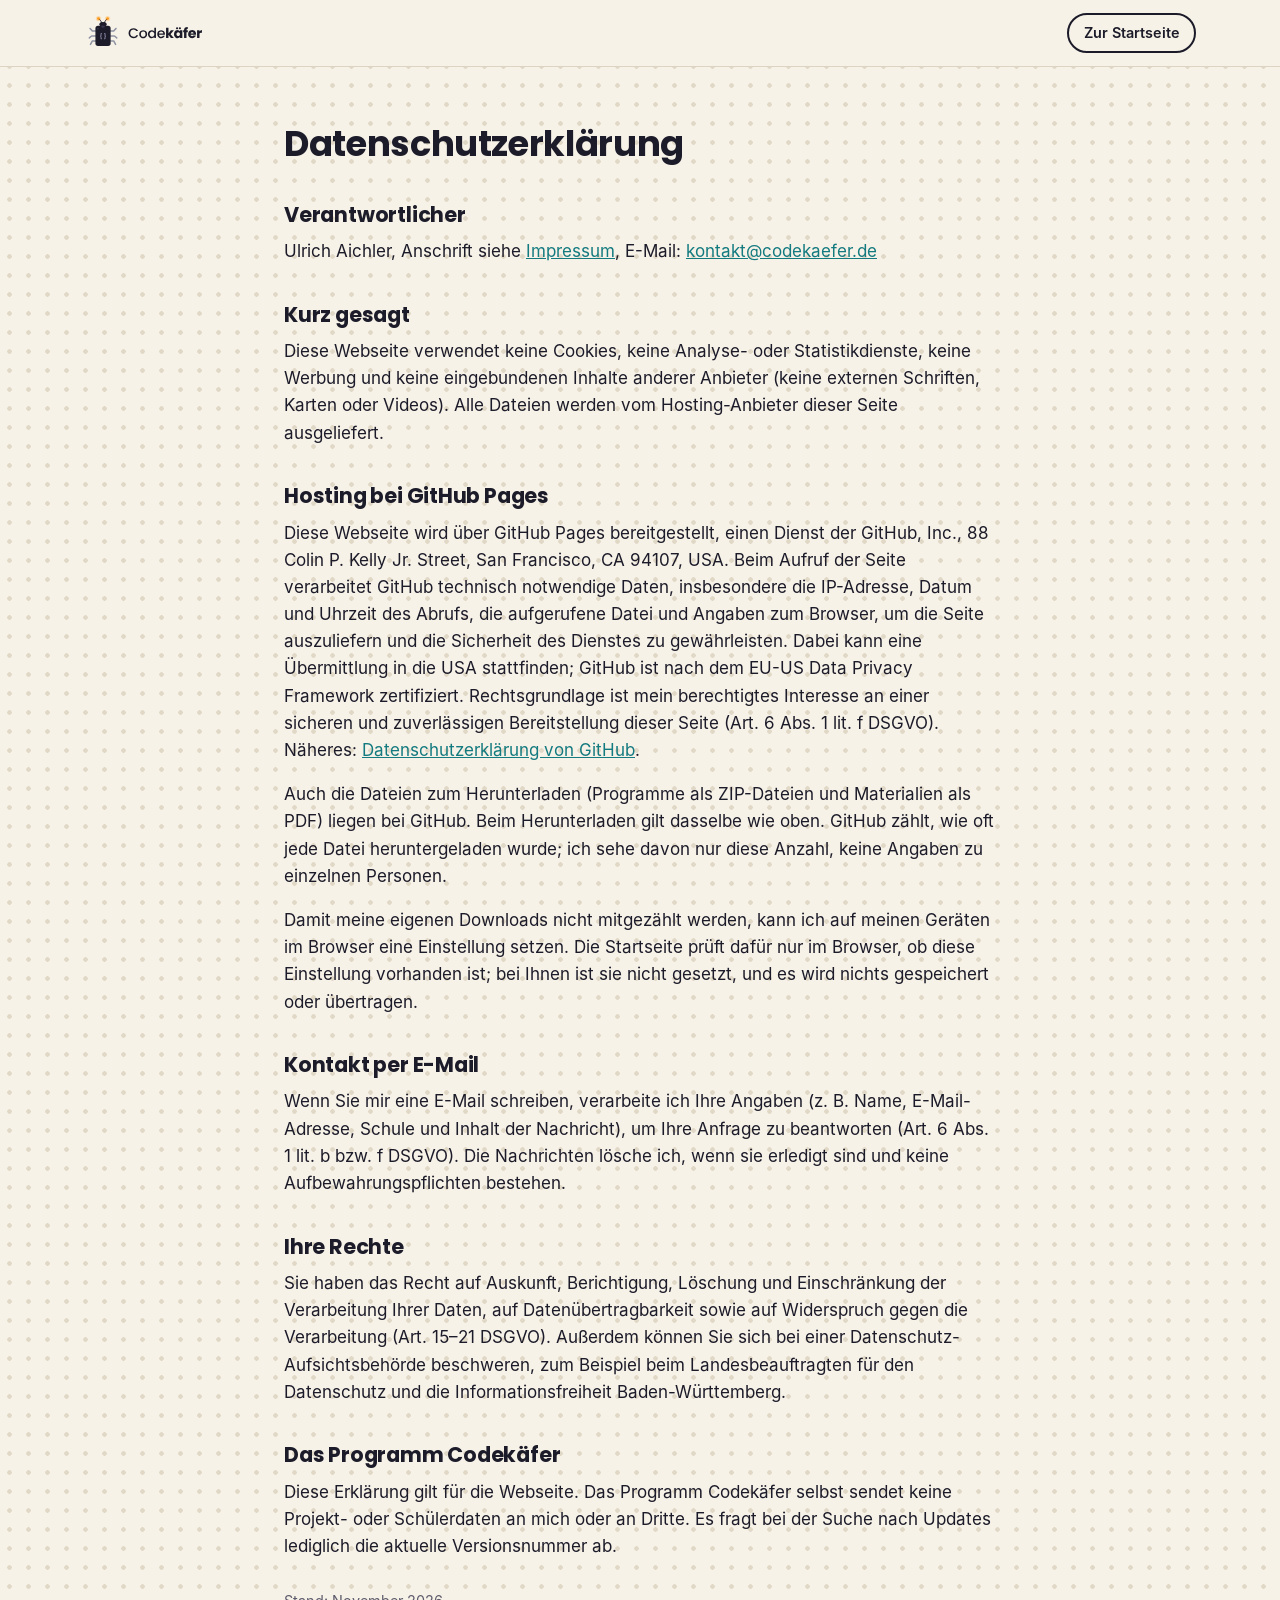
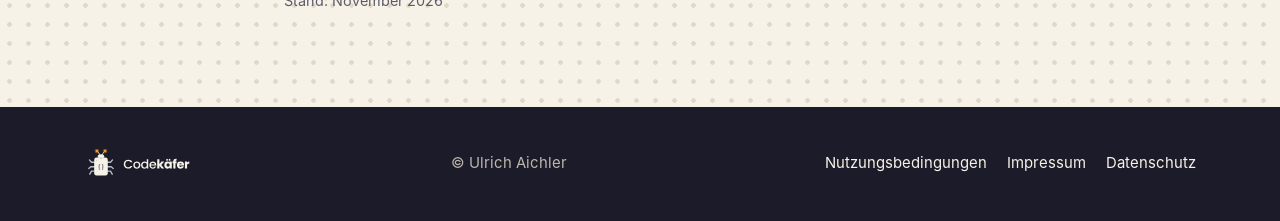
==== commit e76ce4b2: "Codekäfer 0.33.0 / Schulserver 0.17.0: neue Materialien mit „Stand“, Download-Zähler für alle Materi" ====
--- a/datenschutz.html
+++ b/datenschutz.html
@@ -21,7 +21,8 @@
 
 <h2>Hosting bei GitHub Pages</h2>
 <p>Diese Webseite wird über GitHub Pages bereitgestellt, einen Dienst der GitHub, Inc., 88 Colin P. Kelly Jr. Street, San Francisco, CA 94107, USA. Beim Aufruf der Seite verarbeitet GitHub technisch notwendige Daten, insbesondere die IP-Adresse, Datum und Uhrzeit des Abrufs, die aufgerufene Datei und Angaben zum Browser, um die Seite auszuliefern und die Sicherheit des Dienstes zu gewährleisten. Dabei kann eine Übermittlung in die USA stattfinden; GitHub ist nach dem EU-US Data Privacy Framework zertifiziert. Rechtsgrundlage ist mein berechtigtes Interesse an einer sicheren und zuverlässigen Bereitstellung dieser Seite (Art. 6 Abs. 1 lit. f DSGVO). Näheres: <a href="https://docs.github.com/de/site-policy/privacy-policies/github-general-privacy-statement">Datenschutzerklärung von GitHub</a>.</p>
-<p>Auch die Programmdateien zum Herunterladen (ZIP-Dateien) liegen bei GitHub. Beim Herunterladen gilt dasselbe wie oben. GitHub zählt, wie oft jede Datei heruntergeladen wurde; ich sehe davon nur diese Anzahl, keine Angaben zu einzelnen Personen.</p>
+<p>Auch die Dateien zum Herunterladen (Programme als ZIP-Dateien und Materialien als PDF) liegen bei GitHub. Beim Herunterladen gilt dasselbe wie oben. GitHub zählt, wie oft jede Datei heruntergeladen wurde; ich sehe davon nur diese Anzahl, keine Angaben zu einzelnen Personen.</p>
+<p>Damit meine eigenen Downloads nicht mitgezählt werden, kann ich auf meinen Geräten im Browser eine Einstellung setzen. Die Startseite prüft dafür nur im Browser, ob diese Einstellung vorhanden ist; bei Ihnen ist sie nicht gesetzt, und es wird nichts gespeichert oder übertragen.</p>
 
 <h2>Kontakt per E-Mail</h2>
 <p>Wenn Sie mir eine E-Mail schreiben, verarbeite ich Ihre Angaben (z. B. Name, E-Mail-Adresse, Schule und Inhalt der Nachricht), um Ihre Anfrage zu beantworten (Art. 6 Abs. 1 lit. b bzw. f DSGVO). Die Nachrichten lösche ich, wenn sie erledigt sind und keine Aufbewahrungspflichten bestehen.</p>
